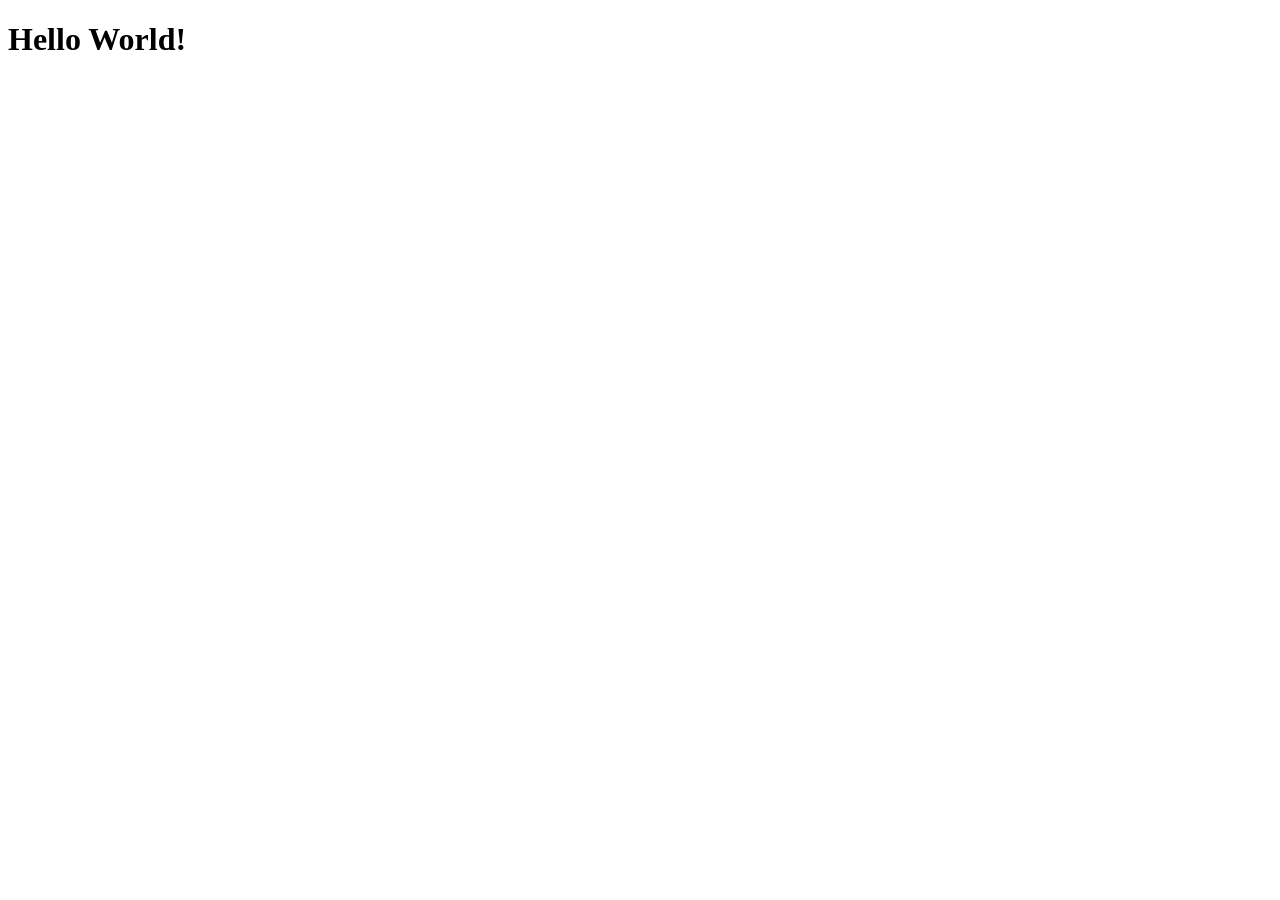
==== src/index.html @ 6f86561a "initial commit" ====
<!DOCTYPE html>
<html lang="en">
<head>
    <meta charset="UTF-8">
    <meta name="viewport" content="width=device-width, initial-scale=1.0">
    <title>Master9x3r4n</title>
</head>
<body>
    <h1>Hello World!</h1>

    <!-- Header -->
    <header>
        
    </header>
</body>
</html>
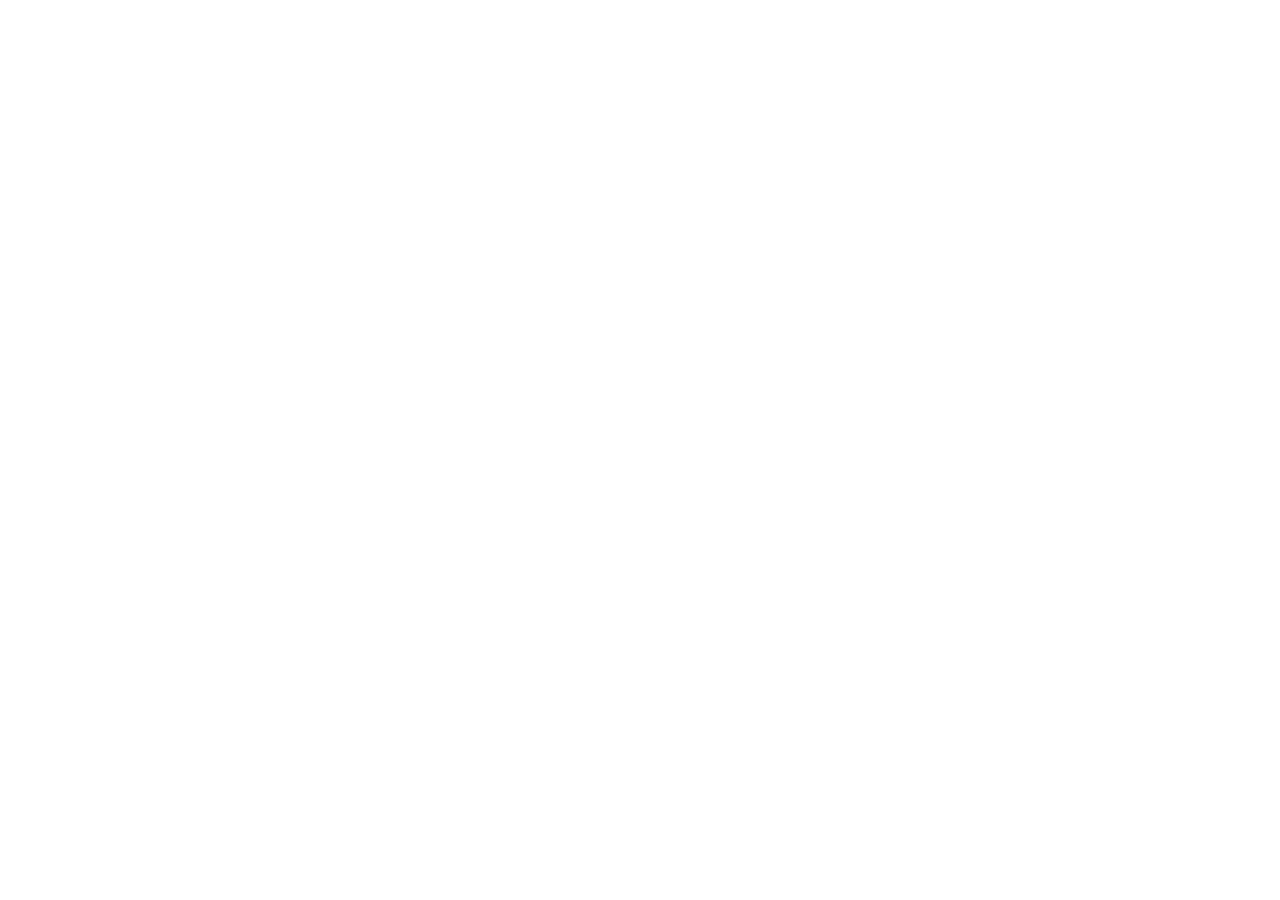
==== commit e1da7cac: "feat: created header.html template component" ====
--- a/src/index.html
+++ b/src/index.html
@@ -4,13 +4,12 @@
     <meta charset="UTF-8">
     <meta name="viewport" content="width=device-width, initial-scale=1.0">
     <title>Master9x3r4n</title>
+
+    <link rel="stylesheet" href="./css/index.css">
 </head>
 <body>
-    <h1>Hello World!</h1>
+    <div id="header"></div>
 
-    <!-- Header -->
-    <header>
-        
-    </header>
+    <script src="./scripts/index.js"></script>
 </body>
 </html>
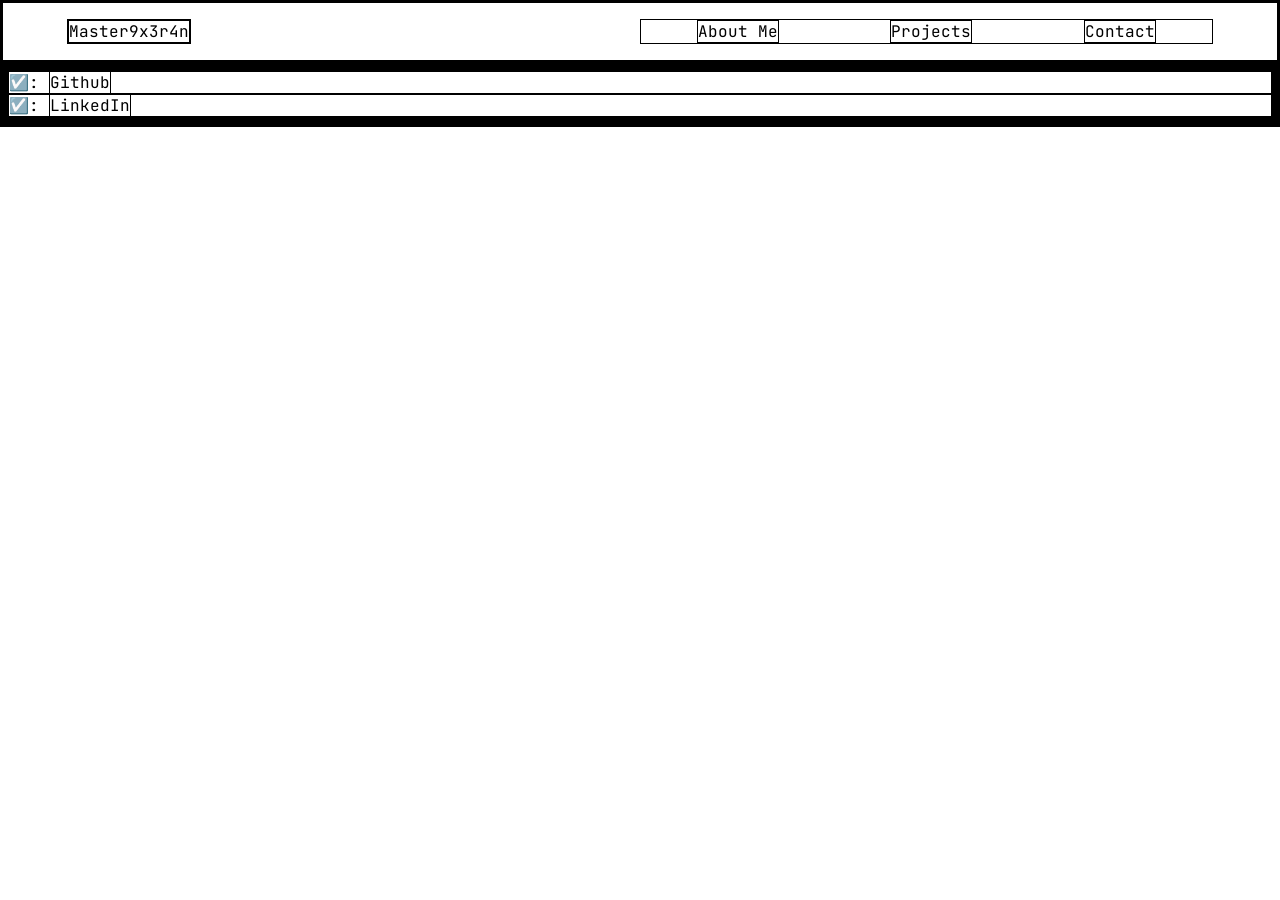
==== commit bd424c54: "feat: added skeleton for main content" ====
--- a/src/index.html
+++ b/src/index.html
@@ -8,7 +8,31 @@
     <link rel="stylesheet" href="./css/index.css">
 </head>
 <body>
+    <!-- Nav bar -->
     <div id="header"></div>
+
+    <!-- Content proper -->
+    <div class="main-content">
+        <!-- Image + links -->
+        <div class="left-container">
+            <div class="left-content">
+                <div class="profile-container">
+                    <div class="image-container"></div>
+                </div>
+                <div class="links-container">
+                    <div class="links-content">
+                        <ul class="links">
+                            <li>☑️: <span class="link-name">Github</span></li>
+                            <li>☑️: <span class="link-name">LinkedIn</span></li>
+                        </ul>
+                    </div>
+                </div>
+            </div>
+        </div>
+
+        <!-- About me descriptions -->
+        <div class="right-container"></div>
+    </div>
 
     <script src="./scripts/index.js"></script>
 </body>
--- a/src/css/index.css
+++ b/src/css/index.css
@@ -0,0 +1,27 @@
+@import url('https://fonts.googleapis.com/css2?family=JetBrains+Mono:ital,wght@0,100..800;1,100..800&display=swap');
+
+* {
+    margin: 0px;
+    padding: 0px;
+    box-sizing: border-box;
+    border: 1px solid black;
+    font-family: "JetBrains Mono"
+}
+
+#header {
+    display: flex;
+    flex-flow: row wrap;
+    justify-content: space-between;
+    align-items: center;
+    flex: 1;
+    width: 100%;
+    padding: 16px 64px;
+}
+
+.nav {
+    display: flex;
+    flex-flow: row nowrap;
+    justify-content: space-around;
+    align-items: center;
+    width: 50%;
+}
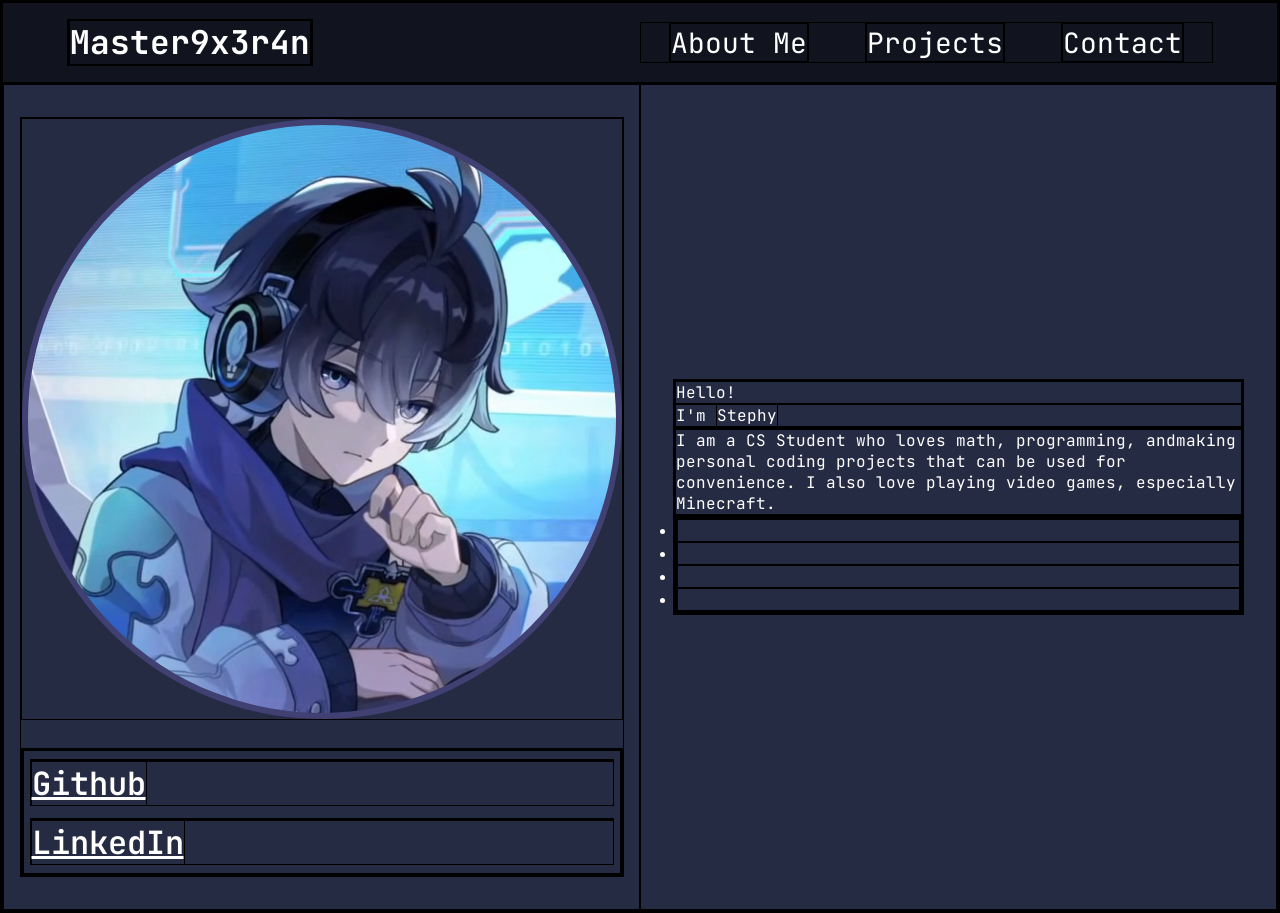
==== commit f8563f58: "added right-content descriptions" ====
--- a/src/index.html
+++ b/src/index.html
@@ -6,6 +6,7 @@
     <title>Master9x3r4n</title>
 
     <link rel="stylesheet" href="./css/index.css">
+    
 </head>
 <body>
     <!-- Nav bar -->
@@ -17,13 +18,17 @@
         <div class="left-container">
             <div class="left-content">
                 <div class="profile-container">
-                    <div class="image-container"></div>
+                    <div class="image-container media-container"></div>
                 </div>
                 <div class="links-container">
                     <div class="links-content">
                         <ul class="links">
-                            <li>☑️: <span class="link-name">Github</span></li>
-                            <li>☑️: <span class="link-name">LinkedIn</span></li>
+                            <li><div class="link-icon github media-container"></div> 
+                                <a class="link-name" href="https://github.com/Master9x3r4n" target="_blank"> Github</a>
+                            </li>
+                            <li><div class="link-icon linkedin media-container"></div>
+                                <a class="link-name" href="https://www.linkedin.com/in/stephen-claro/" target="_blank"> LinkedIn</a>
+                            </li>
                         </ul>
                     </div>
                 </div>
@@ -31,9 +36,33 @@
         </div>
 
         <!-- About me descriptions -->
-        <div class="right-container"></div>
+        <div class="right-container">
+            <div class="right-content">
+                <div class="introduction">
+                    <div class="greeting">Hello!</div>
+                    <div class="name">I'm <span id="name">Stephy</span></div>
+                </div>
+                <div class="about-me">
+                    <div class="about-me-container content-container">
+                        I am a CS Student who loves math, programming, andmaking personal coding projects that
+                        can be used for convenience. I also love playing video games, especially Minecraft.
+                    </div>
+                </div>
+                <div class="stats">
+                    <div class="stats-container content-container">
+                        <ul>
+                            <li></li>
+                            <li></li>
+                            <li></li>
+                            <li></li>
+                        </ul>
+                    </div>
+                </div>
+            </div>
+        </div>
     </div>
 
     <script src="./scripts/index.js"></script>
+    <script src="./scripts/jquery-4.0.0.min.js"></script>
 </body>
 </html>
--- a/src/css/index.css
+++ b/src/css/index.css
@@ -5,7 +5,12 @@
     padding: 0px;
     box-sizing: border-box;
     border: 1px solid black;
-    font-family: "JetBrains Mono"
+    font-family: "JetBrains Mono", "Lucida Sans", monospace;
+    color: white;
+}
+
+body {
+    background-color: #252b42;
 }
 
 #header {
@@ -15,7 +20,10 @@
     align-items: center;
     flex: 1;
     width: 100%;
+    height:8%;
     padding: 16px 64px;
+    font-size: 28px;
+    background-color: #11141f;
 }
 
 .nav {
@@ -25,3 +33,66 @@
     align-items: center;
     width: 50%;
 }
+
+.nav-link {
+    text-decoration: none;
+}
+
+.nav-link:hover {
+    text-decoration: underline;
+}
+
+
+.main-content {
+    height: 92%;
+    display: flex;
+    flex-flow: row wrap;
+}
+
+.left-container, .right-container {
+    width: 50%;
+    display: flex;
+    flex-flow: column nowrap;
+    justify-content: center;
+    align-items: center;
+    padding: 32px;
+}
+
+.left-content {
+    display: flex;
+    flex-flow: column nowrap;
+    gap: 28px;
+}
+
+.image-container {
+    background-image: url("../media/stephen_lloyd.png");
+    background-size: cover;
+    background-position: center; 
+    background-repeat: no-repeat; 
+    background-color: #f0f0f0; 
+
+    border-radius: 50%;
+    border: 6px solid #404073;
+    height: 600px;
+    aspect-ratio: 1 / 1;
+}
+    
+.links-content ul {
+    list-style-type: none;
+    font-size: 32px;
+    padding: 8px 6px;
+
+    display: flex;
+    flex-flow: column nowrap;
+    justify-content: space-between;
+    gap: 12px;
+}
+
+.link-name {
+    font-weight: 600;
+}
+
+.right-content {
+    display: flex;
+    flex-flow: column nowrap;
+}
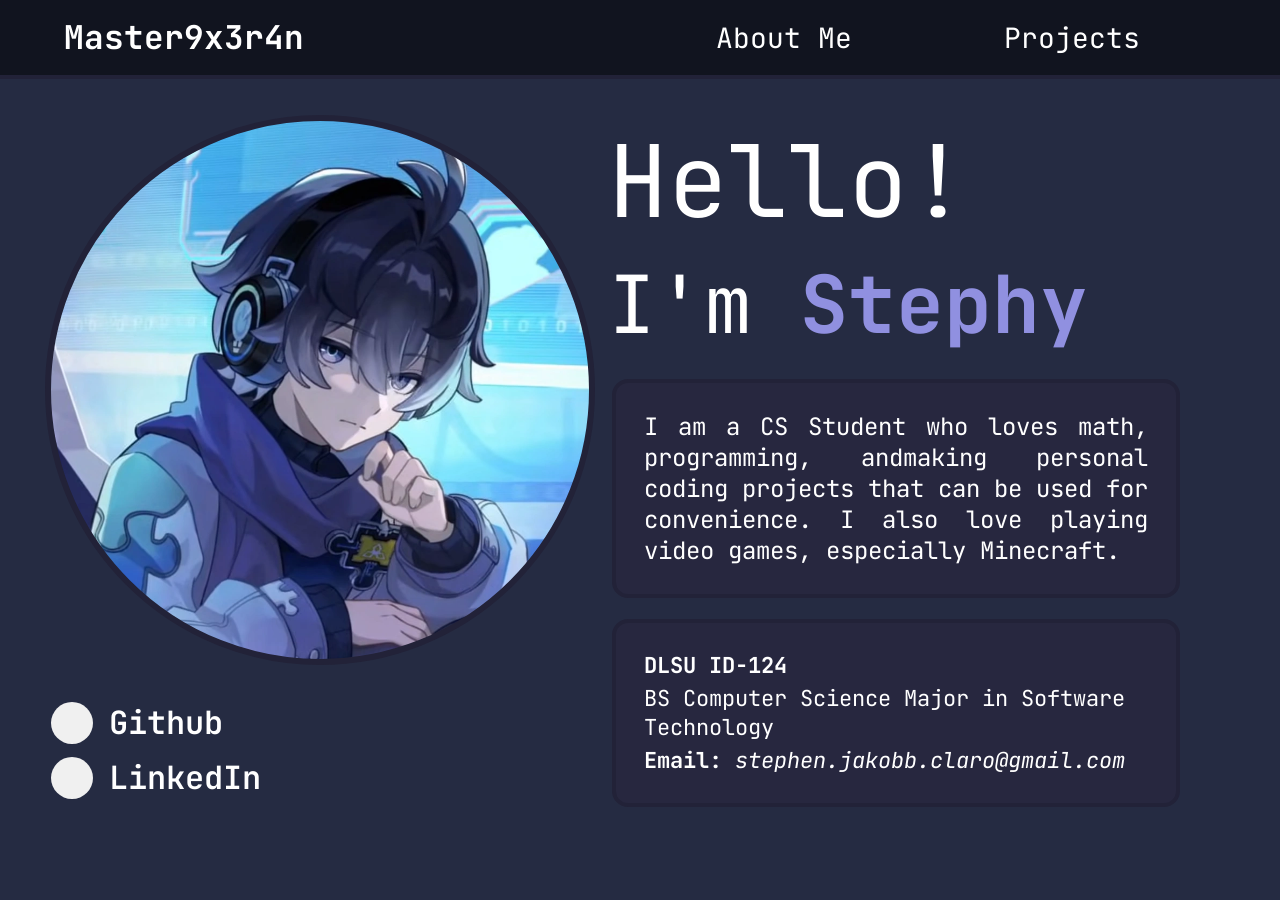
==== commit 4ed3714b: "feat: executed the contact page" ====
--- a/src/index.html
+++ b/src/index.html
@@ -48,7 +48,15 @@
                         can be used for convenience. I also love playing video games, especially Minecraft.
                     </div>
                 </div>
-                <div class="stats">
+                
+                <div class="about-me">
+                    <div class="stats-container content-container">
+                        <p><strong>DLSU ID-124</strong></p>
+                        <p>BS Computer Science Major in Software Technology</p>
+                        <p><strong>Email:</strong> <em>stephen.jakobb.claro@gmail.com</em></p>
+                    </div>
+                </div>
+                <!-- <div class="stats">
                     <div class="stats-container content-container">
                         <ul>
                             <li></li>
@@ -57,7 +65,7 @@
                             <li></li>
                         </ul>
                     </div>
-                </div>
+                </div> -->
             </div>
         </div>
     </div>
--- a/src/css/index.css
+++ b/src/css/index.css
@@ -4,9 +4,9 @@
     margin: 0px;
     padding: 0px;
     box-sizing: border-box;
-    border: 1px solid black;
     font-family: "JetBrains Mono", "Lucida Sans", monospace;
     color: white;
+    /* border: 1px solid black; */
 }
 
 body {
@@ -24,6 +24,9 @@
     padding: 16px 64px;
     font-size: 28px;
     background-color: #11141f;
+    border-bottom: 4px solid #222238;
+    position: sticky;
+    top: 0px;
 }
 
 .nav {
@@ -42,15 +45,30 @@
     text-decoration: underline;
 }
 
-
 .main-content {
     height: 92%;
     display: flex;
     flex-flow: row wrap;
 }
 
+.page-title {
+    font-size: 32px;
+    text-align: center;
+    width: 100%;
+    margin: 36px;
+}
+
+.left-container {
+    width: 40%;
+    margin-left: 5%;
+}
+
+.right-container {
+    width: 50%;
+    margin-right: 5%;
+}
+
 .left-container, .right-container {
-    width: 50%;
     display: flex;
     flex-flow: column nowrap;
     justify-content: center;
@@ -64,17 +82,23 @@
     gap: 28px;
 }
 
-.image-container {
-    background-image: url("../media/stephen_lloyd.png");
+.media-container {
     background-size: cover;
     background-position: center; 
     background-repeat: no-repeat; 
     background-color: #f0f0f0; 
-
+    aspect-ratio: 1 / 1;
+}
+
+.image-container {
+    background-image: url("../media/stephen_lloyd.png");
     border-radius: 50%;
-    border: 6px solid #404073;
-    height: 600px;
-    aspect-ratio: 1 / 1;
+    border: 6px solid #222238;
+    height: 550px;
+}
+
+.image-container:hover {
+    border-color: #404073; 
 }
     
 .links-content ul {
@@ -88,11 +112,166 @@
     gap: 12px;
 }
 
+.links-content ul li {
+    display: flex;
+    align-items: center;
+    gap: 16px;
+}
+
+.link-icon {
+    height: 42px;
+    border-radius: 48px;
+}
+
+.github {
+    background-image: url("https://skillicons.dev/icons?i=github");
+}
+
+.linkedin {
+    background-image: url("https://skillicons.dev/icons?i=linkedin");
+}
+
 .link-name {
     font-weight: 600;
+    text-decoration: none;
+}
+
+.link-name:hover {
+    text-decoration: underline;
 }
 
 .right-content {
     display: flex;
     flex-flow: column nowrap;
-}+    justify-content: space-between;
+    font-size: 24px;
+    height: 700px;
+}
+
+.introduction {
+    font-size: 80px;
+    color: #4b4b83;
+}
+
+.greeting {
+    font-size: 100px;
+}
+
+.greeting, .name {
+    margin: 4px 0px;
+}
+
+.introduction span#name {
+    font-weight: 700;
+    color: #9090e0;
+}
+
+.about-me {
+    padding: 4px;
+}
+
+.content-container {
+    border: 4px solid #222238;
+    background-color: #27273f;
+    padding: 28px;
+    border-radius: 16px;
+    text-align: justify;
+}
+
+.content-container:hover {
+    border-color: #2f2f4c;
+}
+
+#projects-container {
+    margin: 0px 104px;
+    display: flex;
+    flex-flow: row wrap;
+    align-items: center;
+    justify-content: space-around;
+    max-height: 600px;
+
+    /*scrolling*/
+    overflow-y: scroll;
+    -ms-overflow-style: none;
+    scrollbar-width: none;
+}
+
+#projects-container::-webkit-scrollbar {
+    display: none;
+}
+
+.project-container {
+    max-width: 640px;
+    min-width: 640px;
+    height: 250px;
+    margin: 24px;
+    border: 3px solid #222238;
+    background-color: #27273f;
+    padding: 28px;
+    padding-bottom: 24px;
+    border-radius: 16px;
+    font-size: 20px;
+}
+
+.project-content {
+    display: flex;
+    flex-flow: column nowrap;
+    justify-content: space-between;
+    height: 100%;
+    
+}
+
+.project-container:hover {
+    border-color: #2f2f4c;
+}
+
+.project-header {
+    display: flex;
+    justify-content: space-between;
+    align-items: center;
+    font-size: 30px;
+    font-weight: 700;
+    margin-bottom: 16px;
+    color:#c4c4f8;
+}
+
+.project-description {
+    text-align: justify;
+}
+
+.project-link a span:hover {
+    padding-bottom: 2px;
+    border-bottom: 3px solid white;
+}
+
+.labels-container {
+    margin-top: 16px;
+}
+
+.labels-container ul {
+    display: flex;
+    justify-content: flex-start;
+    align-items: space-between;
+    list-style-type: none;
+    gap: 16px;
+}
+
+.labels-container ul li {
+    font-size: 16px;
+    border-radius: 16px;
+    background-color: #4e4667d6;
+    padding: 6px 12px;
+    font-weight: 600;
+}
+
+.labels-container ul li:hover {
+    text-decoration: underline;
+}
+
+.stats-container {
+    text-align: left;
+    font-size: 22px;
+    display: flex;
+    flex-flow: column nowrap;
+    gap: 4px;
+}
